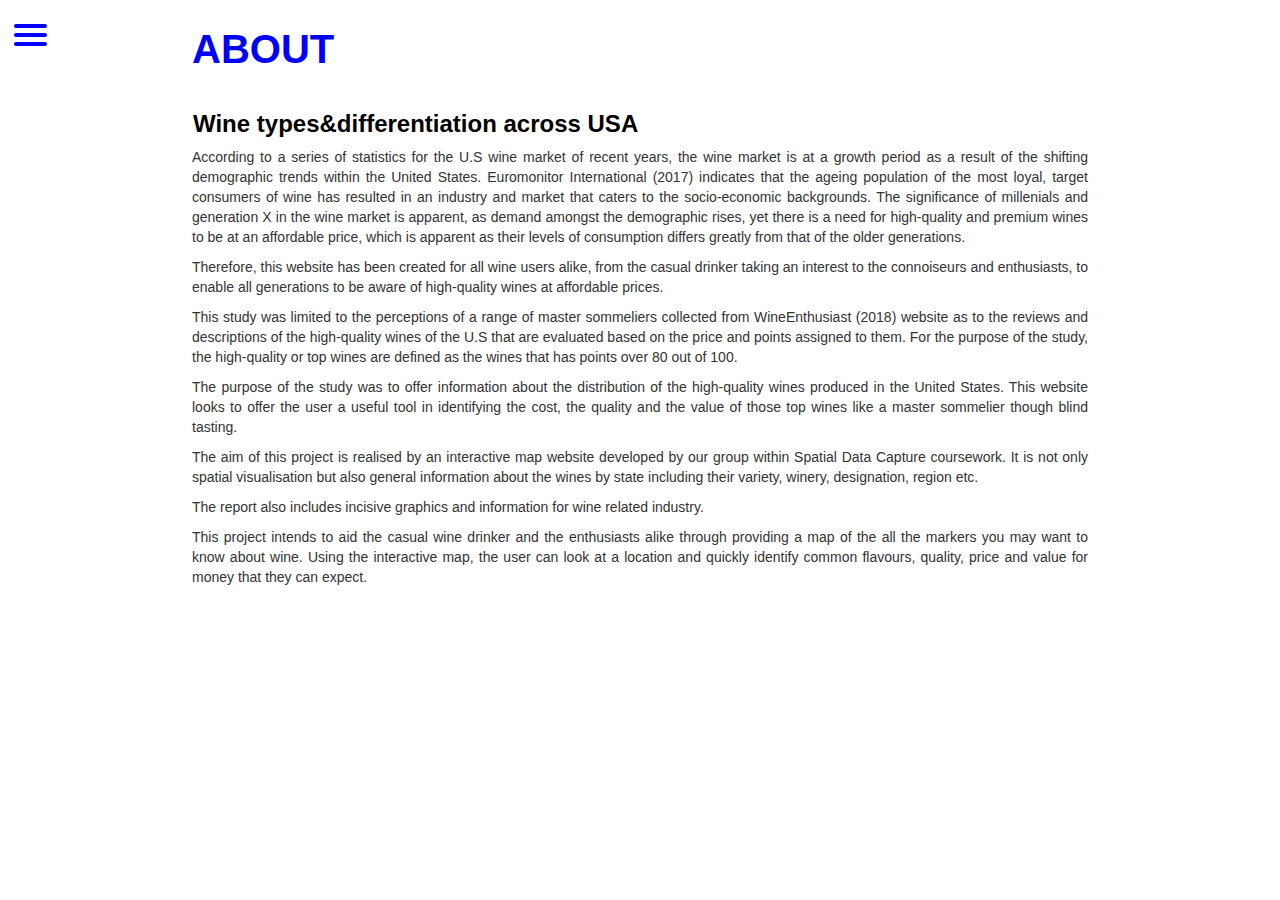
==== newAbout.html @ b8e52129 "Add files via upload" ====
<!DOCTYPE html>
<html lang="en">

<head>
    <style>

    </style>
    <meta charset="UTF-8">
    <title>About</title>
    <link rel="stylesheet" href="https://maxcdn.bootstrapcdn.com/bootstrap/3.3.7/css/bootstrap.min.css">
    <link rel="stylesheet" href="https://cdn.datatables.net/1.10.16/css/dataTables.bootstrap.min.css">
    <link rel="stylesheet" href="newindex.css">
</head>

<body>
<div>
    <nav role="navigation">
        <div id="menuToggle">
            <input type="checkbox">
            <span></span>
            <span></span>
            <span></span>
            <ul id="menu">
                <li><a href="newindex.html">
                    Home
                </a></li>
                <li><a href="newAbout.html">
                    About
                </a></li>
                <li><a href="DataAnalysis.html">
                    Analysis
                </a></li>
                <br>
                <!--<h4>University College London</h4>-->
                <!--<h5>Wine types and differentiation across USA</h5>-->
                <p>The purpose of the study was to offer information of the distribution of the high-quality wines
                    produced in
                    the United States and identify the value of those top wines like a master sommelier though blind
                    tasting. </p>

                <p>The aim of this project is realised by an interactive map website developed by our group within
                    Spatial Data
                    Capture coursework. It is not only spatial visualisation but also general information about the
                    wines by
                    state including their variety, winery, designation, region etc.</p>
                <p>The report also includes incisive graphics and information for wine related industry.</p>
                <p></p>
                <p>Overall, this provides a snapshot of current U.S wine industry.</p>
            </ul>
        </div>
    </nav>
</div>
<div>
    <h2><b>ABOUT</b></h2>
    <br>
    <div id="text">
        <h3>Wine types&differentiation across USA</h3>
        <p></p>
        <p>According to a series of statistics for the U.S wine market of recent years, the wine market is at a growth
            period as a result of the shifting demographic trends within the United States.
            Euromonitor International (2017) indicates that the ageing population of the most loyal, target consumers of
            wine has resulted in an industry and market that caters to the socio-economic backgrounds.
            The significance of millenials and generation X in the wine market is apparent, as demand amongst the
            demographic rises, yet there is a need for high-quality and premium wines to be at an affordable price,
            which is apparent as their levels of consumption differs greatly from that of the older generations.</p>
        <p> Therefore, this website has been created for all wine users alike, from the casual drinker taking an
            interest to the connoiseurs and enthusiasts, to enable all generations to be aware of high-quality wines
            at affordable prices.</p>
        <p>This study was limited to the perceptions of a range of master sommeliers collected from WineEnthusiast
            (2018) website as to the reviews and descriptions of the high-quality wines of the U.S that are evaluated
            based
            on the price and points assigned to them. For the purpose of the study, the high-quality or top wines are
            defined as the wines that has points over 80 out of 100.</p>
        <p>The purpose of the study was to offer information about the distribution of the high-quality wines produced
            in the United States. This website looks to offer the user a useful tool in identifying the cost, the
            quality and the value of those top wines like a master sommelier though blind tasting. </p>
        <p>The aim of this project is realised by an interactive map website developed by our group within Spatial Data
            Capture coursework. It is not only spatial visualisation but also general information about the wines by
            state including their variety, winery, designation, region etc.</p>
        <p>The report also includes incisive graphics and information for wine related industry.</p>
        <p></p>
        <p>This project intends to aid the casual wine drinker and the enthusiasts alike through providing a map of the
            all the markers you may want to know about wine. Using the interactive map, the user can look at a location
            and quickly identify common flavours, quality, price and value for money that they can expect.</p>
    </div>
</div>
---- newindex.css ----
html,
body {
    margin: 0;
    padding: 0;
    font-family: 'Helvetica';
}

ul li{
    list-style-type: none;
}
#chartdiv {
    width: 100%;
    height: 500px;
}

.wrapper {
    position: relative;
    height: 100vh;
    width: 100vw;
    margin-top:-44px;
    overflow: hidden;
}

.bg {
    min-width: 100vw;
    min-height: 100vh;
    filter: blur(5px);
}

.info {
    position: absolute;
    top: 36vh;
    left: 0;
    width: 100vw;
    height: 100vh;
    color: #fff;
    text-align: center;
}

.loading {
    position: fixed;
    top: 0;
    left: 0;
    width: 100vw;
    height: 100vh;
    background: #fff;
    line-height: 100vh;
    text-align: center;
    z-index: 1000;
}

.map {
    width: 100vw;
    position: relative;
}

.list {
    background: #ffffff;
    position: absolute;
    top: 0;
    right: -240px;
    transition: right .5s;
}

 .list table tr {
    border-bottom: 1px dashed #ccc;
}

 .list table td {
    width: 120px;
    padding: 6px;
}

#chartdiv {
    width: 1024px;
    margin: 120px auto;
}

.mytableDiv {
    position: absolute;
    top: 14vh;
    box-sizing: border-box;
}

.analysis {
    border: 1px solid #ccc;
    margin: 20px;
    padding: 20px;
}

.resources {
    margin: 20px;
    line-height: 1em;
}
#menuToggle {
    display: block;
    position: relative;
    top: 24px;
    left: 14px;
    width: 200px;
    z-index: 1;
    -webkit-user-select: none;
    user-select: none;
}

#menuToggle input {
    display: block;
    width: 100px;
    height: 32px;
    text-align: justify;
    position: absolute;
    top: -7px;
    left: -5px;
    cursor: pointer;
    opacity: 0; /* hide this */
    z-index: 2; /* and place it over the hamburger */
    -webkit-touch-callout: none;
}

#menuToggle span {
    display: block;
    width: 33px;
    height: 4px;
    margin-bottom: 5px;
    position: relative;
    background:blue;
    border-radius: 3px;
    z-index: 20;
    transform-origin: 4px 0px;
    transition: transform 0.5s cubic-bezier(0.77,0.2,0.05,1.0),
    background 0.5s cubic-bezier(0.77,0.2,0.05,1.0),
    opacity 0.55s ease;
}

#menuToggle span:first-child {
    transform-origin: 0% 0%;
}

#menuToggle span:nth-last-child(2) {
    transform-origin: 0% 100%;
}

#menuToggle input:checked ~ span {
    opacity: 1;
    transform: rotate(45deg) translate(-2px, -1px);
    background: blue;
}

#menuToggle input:checked ~ span:nth-last-child(3) {
    opacity: 0;
    transform: rotate(0deg) scale(0.2, 0.2);
}

#menuToggle input:checked ~ span:nth-last-child(2) {
    transform: rotate(-45deg) translate(0, -1px);
}

#menu {
    position: absolute;
    width: 345px;
    height: 100vh;
    text-align: justify;
    margin: -95px 0 0 -50px;
    padding-left: 55px;
    padding-right: 30px;
    padding-top: 107px;
    background: #ffff;
    list-style-type: none;
    -webkit-font-smoothing: antialiased;
    transform-origin: 0% 0%;
    transform: translate(-100%, 0);
    transition: transform 0.5s cubic-bezier(0.77,0.2,0.05,1.0);
}

#menu li {
    padding: 10px 0;
    font-size: 22px;
}

#menu p {
    font-size: 12px;
}

#menuToggle input:checked ~ ul {
    transform: none;
}
#menu li a{
    color: blue;
}

a:link,a:visited,a:hover{
    text-decoration:none;
}
#filter {
    position: absolute;
    text-align: right;
    left:15px;
    top:8vh
}

#filter input {
    width: 6em;
    display: inline-block;
}
.table-striped>tbody>tr:nth-of-type(even) {
    background-color: #f9f9f9;
}


h2 {
    font-size: 26px;
    margin: 0% 15%;
    text-align: left;
    color: blue;
    font-size:40px;
}

h3 {
    margin: 1px;
    color: black;
}

h3{
    font-weight:bold;
}
#text {
    margin: 20px 15% ;
    text-align: justify;
}
.dataDiv{
    position: absolute;
    width: 50vw;
    background: #ffff;
    height:100vh;
    top:6vh;
    -webkit-font-smoothing: antialiased;
    transform-origin: 0% 0%;
    transform: translate(-150%, 0);
    transition: transform 0.5s cubic-bezier(0.77,0.2,0.05,1.0);
}

#dataToggle{
    display: block;
    position: relative;
    top:50px;
    left: 10px;
    user-select: none;
    /*z-index: 2;*/
}

#dataToggle #togInput {
    display: block;
    width: 40px;
    height: 32px;
    text-align: justify;
    position: absolute;
    top: -7px;
    left: -5px;
    cursor: pointer;
    opacity: 0; /* hide this */
    /*z-index: 2; !* and place it over the hamburger *!*/
    -webkit-touch-callout: none;
}

#dataToggle input:checked ~ .dataDiv {
    transform: none;
}
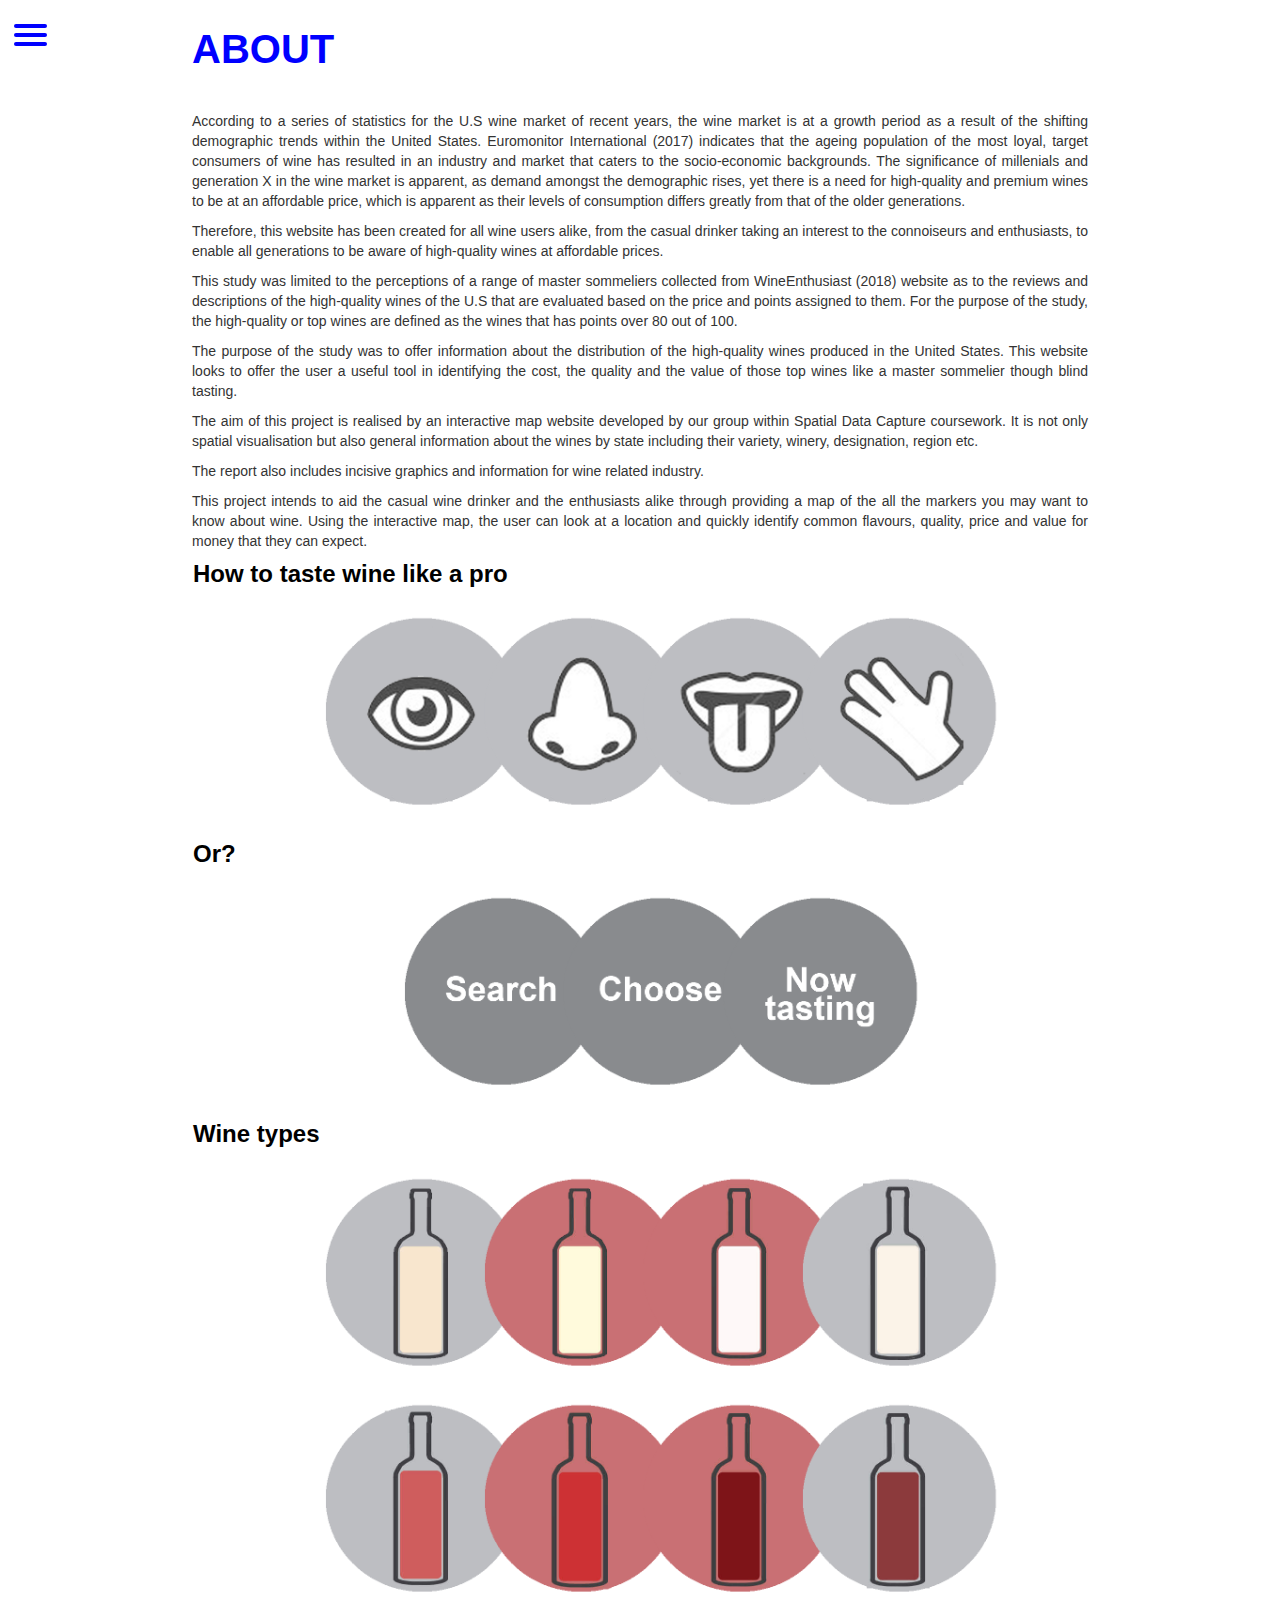
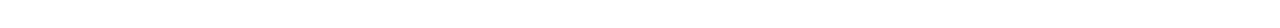
==== commit 595858e9: "fix" ====
--- a/newAbout.html
+++ b/newAbout.html
@@ -54,7 +54,7 @@
     <h2><b>ABOUT</b></h2>
     <br>
     <div id="text">
-        <h3>Wine types&differentiation across USA</h3>
+
         <p></p>
         <p>According to a series of statistics for the U.S wine market of recent years, the wine market is at a growth
             period as a result of the shifting demographic trends within the United States.
@@ -82,6 +82,92 @@
         <p>This project intends to aid the casual wine drinker and the enthusiasts alike through providing a map of the
             all the markers you may want to know about wine. Using the interactive map, the user can look at a location
             and quickly identify common flavours, quality, price and value for money that they can expect.</p>
+
+        <h3>How to taste wine like a pro</h3>
+        <p></p>
+        <div class="pictures2">
+            <div class="row">
+                <div class="column3">
+                    <img src="img/look.png" alt="look" style="width:200px"
+                         onmouseover="this.src='img/lookcover.png'" onmouseout="this.src='img/look.png'">
+                </div>
+                <div class="column3">
+                    <img src="img/smell.png" alt="smell" style="width:200px" onmouseover="this.src='img/smellcover.png'"
+                         onmouseout="this.src='img/smell.png'">
+                </div>
+                <div class="column3">
+                    <img src="img/taste.png" alt="taste" style="width:200px" onmouseover="this.src='img/tastecover.png'"
+                         onmouseout="this.src='img/taste.png'">
+                </div>
+                <div class="column3">
+                    <img src="img/repeat.png" alt="repeat" style="width:200px"
+                         onmouseover="this.src='img/repeatcover.png'" onmouseout="this.src='img/repeat.png'">
+                </div>
+            </div>
+        </div>
+
+        <h3>Or?</h3>
+        <p></p>
+
+        <div class="pictures2">
+            <div class="row">
+                <div class="column3">
+                    <img src="img/search.png" alt="Choose" style="width:200px"
+                         onmouseover="this.src='img/searchcover.png'" onmouseout="this.src='img/search.png'">
+                </div>
+                <div class="column3">
+                    <img src="img/choose.png" alt="smell" style="width:200px" onmouseover="this.src='img/choosecover.png'"
+                         onmouseout="this.src='img/choose.png'">
+                </div>
+                <div class="column3">
+                    <img src="img/nowtasting.png" alt="taste" style="width:200px" onmouseover="this.src='img/nowtastingcover.png'"
+                         onmouseout="this.src='img/nowtasting.png'">
+                </div>
+            </div>
+        </div>
+        <h3>Wine types</h3>
+        <p></p>
+        <div class="pictures2">
+            <div class="row">
+                <div class="column3">
+                    <img src="img/sparkling.png" alt="look" style="width:200px"
+                         onmouseover="this.src='img/sparklingcover.png'" onmouseout="this.src='img/sparkling.png'">
+                </div>
+                <div class="column3">
+                    <img src="img/drywhite.png" alt="smell" style="width:200px" onmouseover="this.src='img/drywhitecover.png'"
+                         onmouseout="this.src='img/drywhite.png'">
+                </div>
+                <div class="column3">
+                    <img src="img/richwhite.png" alt="taste" style="width:200px" onmouseover="this.src='img/richwhitecover.png'"
+                         onmouseout="this.src='img/richwhite.png'">
+                </div>
+                <div class="column3">
+                    <img src="img/sweetwhite.png" alt="repeat" style="width:200px"
+                         onmouseover="this.src='img/sweetwhitecover.png'" onmouseout="this.src='img/sweetwhite.png'">
+                </div>
+            </div>
+        </div>
+        <div class="pictures2">
+            <div class="row">
+                <div class="column3">
+                    <img src="img/lightred.png" alt="look" style="width:200px"
+                         onmouseover="this.src='img/lightredcover.png'" onmouseout="this.src='img/lightred.png'">
+                </div>
+                <div class="column3">
+                    <img src="img/mediumred.png" alt="smell" style="width:200px" onmouseover="this.src='img/mediumredcover.png'"
+                         onmouseout="this.src='img/mediumred.png'">
+                </div>
+                <div class="column3">
+                    <img src="img/boldred.png" alt="taste" style="width:200px" onmouseover="this.src='img/boldredcover.png'"
+                         onmouseout="this.src='img/boldred.png'">
+                </div>
+                <div class="column3">
+                    <img src="img/dessert.png" alt="repeat" style="width:200px"
+                         onmouseover="this.src='img/dessertcover.png'" onmouseout="this.src='img/dessert.png'">
+                </div>
+            </div>
+        </div>
+
     </div>
 </div>
              
--- a/newindex.css
+++ b/newindex.css
@@ -264,4 +264,22 @@
 
 #dataToggle input:checked ~ .dataDiv {
     transform: none;
+}
+.pictures2{
+    margin: 3% 14%;
+    text-align: center;
+}
+
+.column3 {
+    position: relative;
+    display: inline-block;
+    margin-left: auto;
+    margin-right: auto;
+    width: 23%;
+    transition: transform .2s;
+}
+*, *:after, *:before {
+    -webkit-box-sizing:border-box;
+    -moz-box-sizing:border-box;
+    box-sizing:border-box;
 }